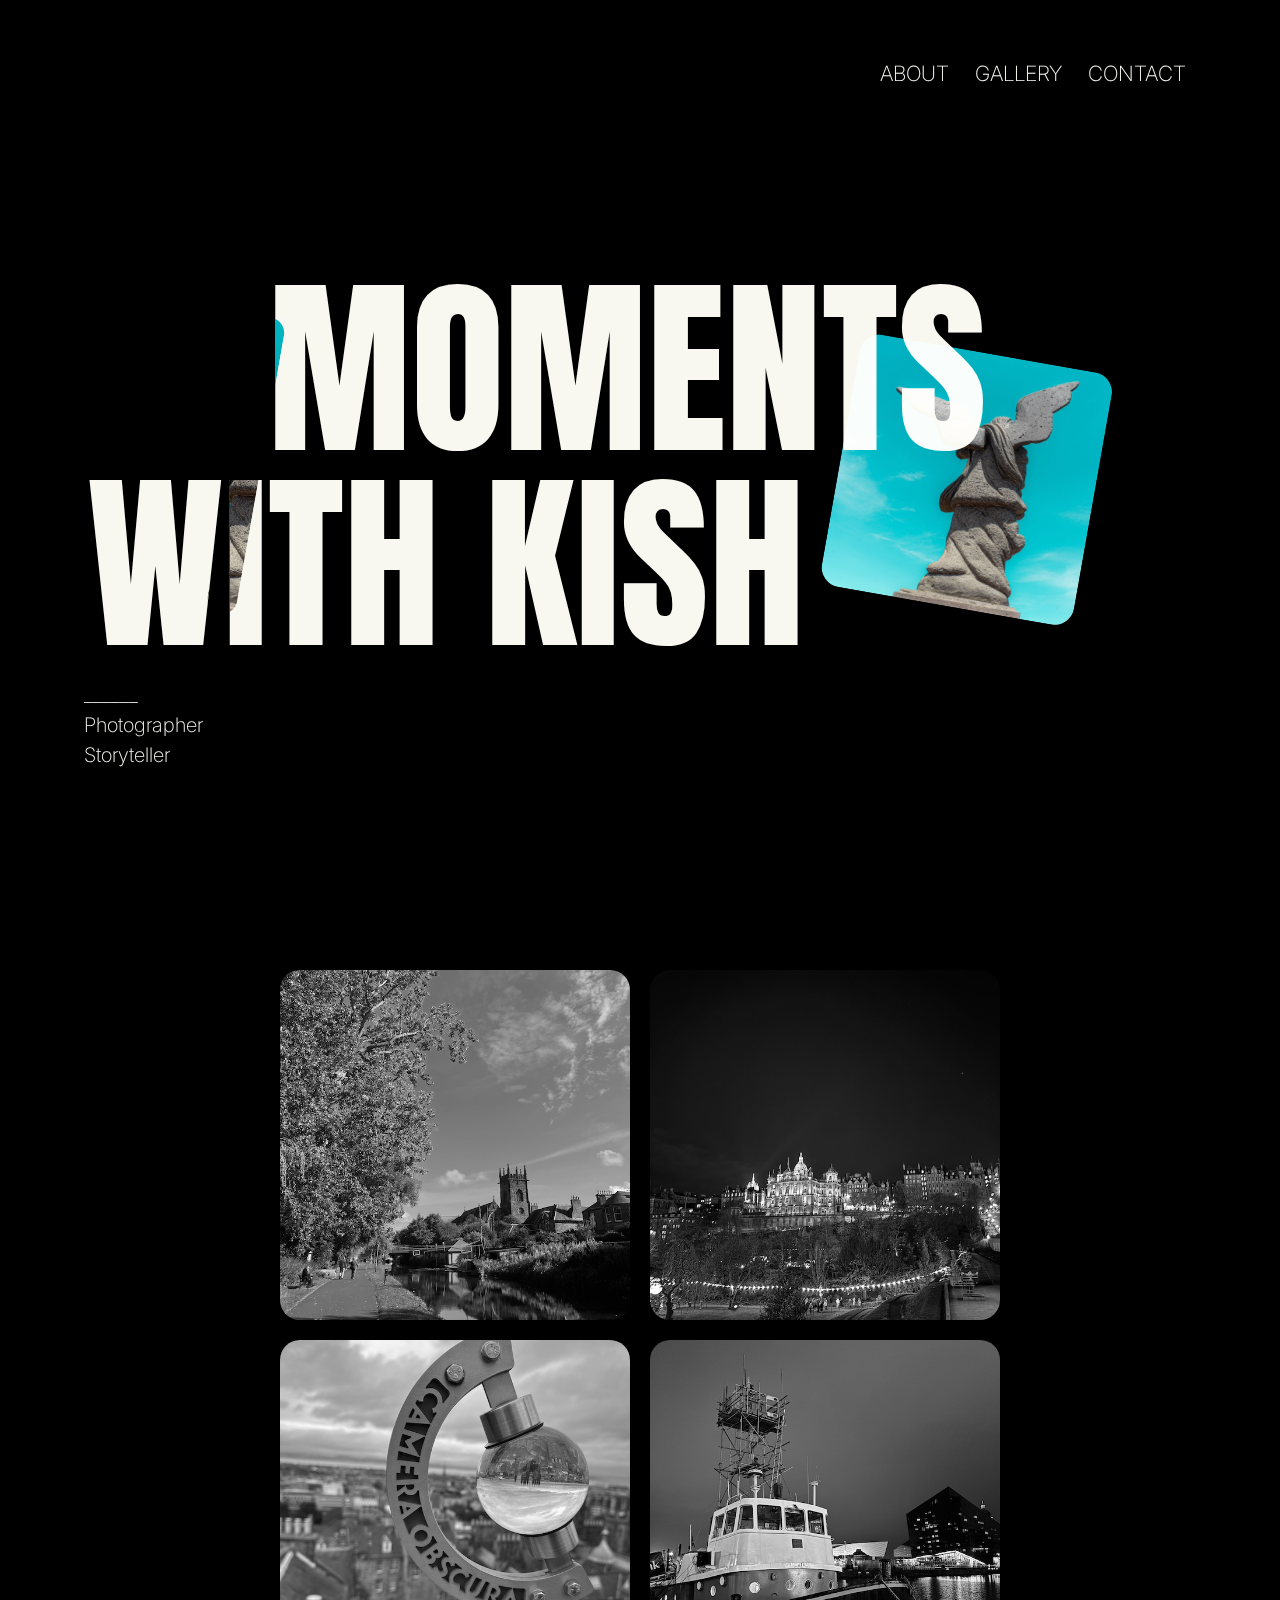
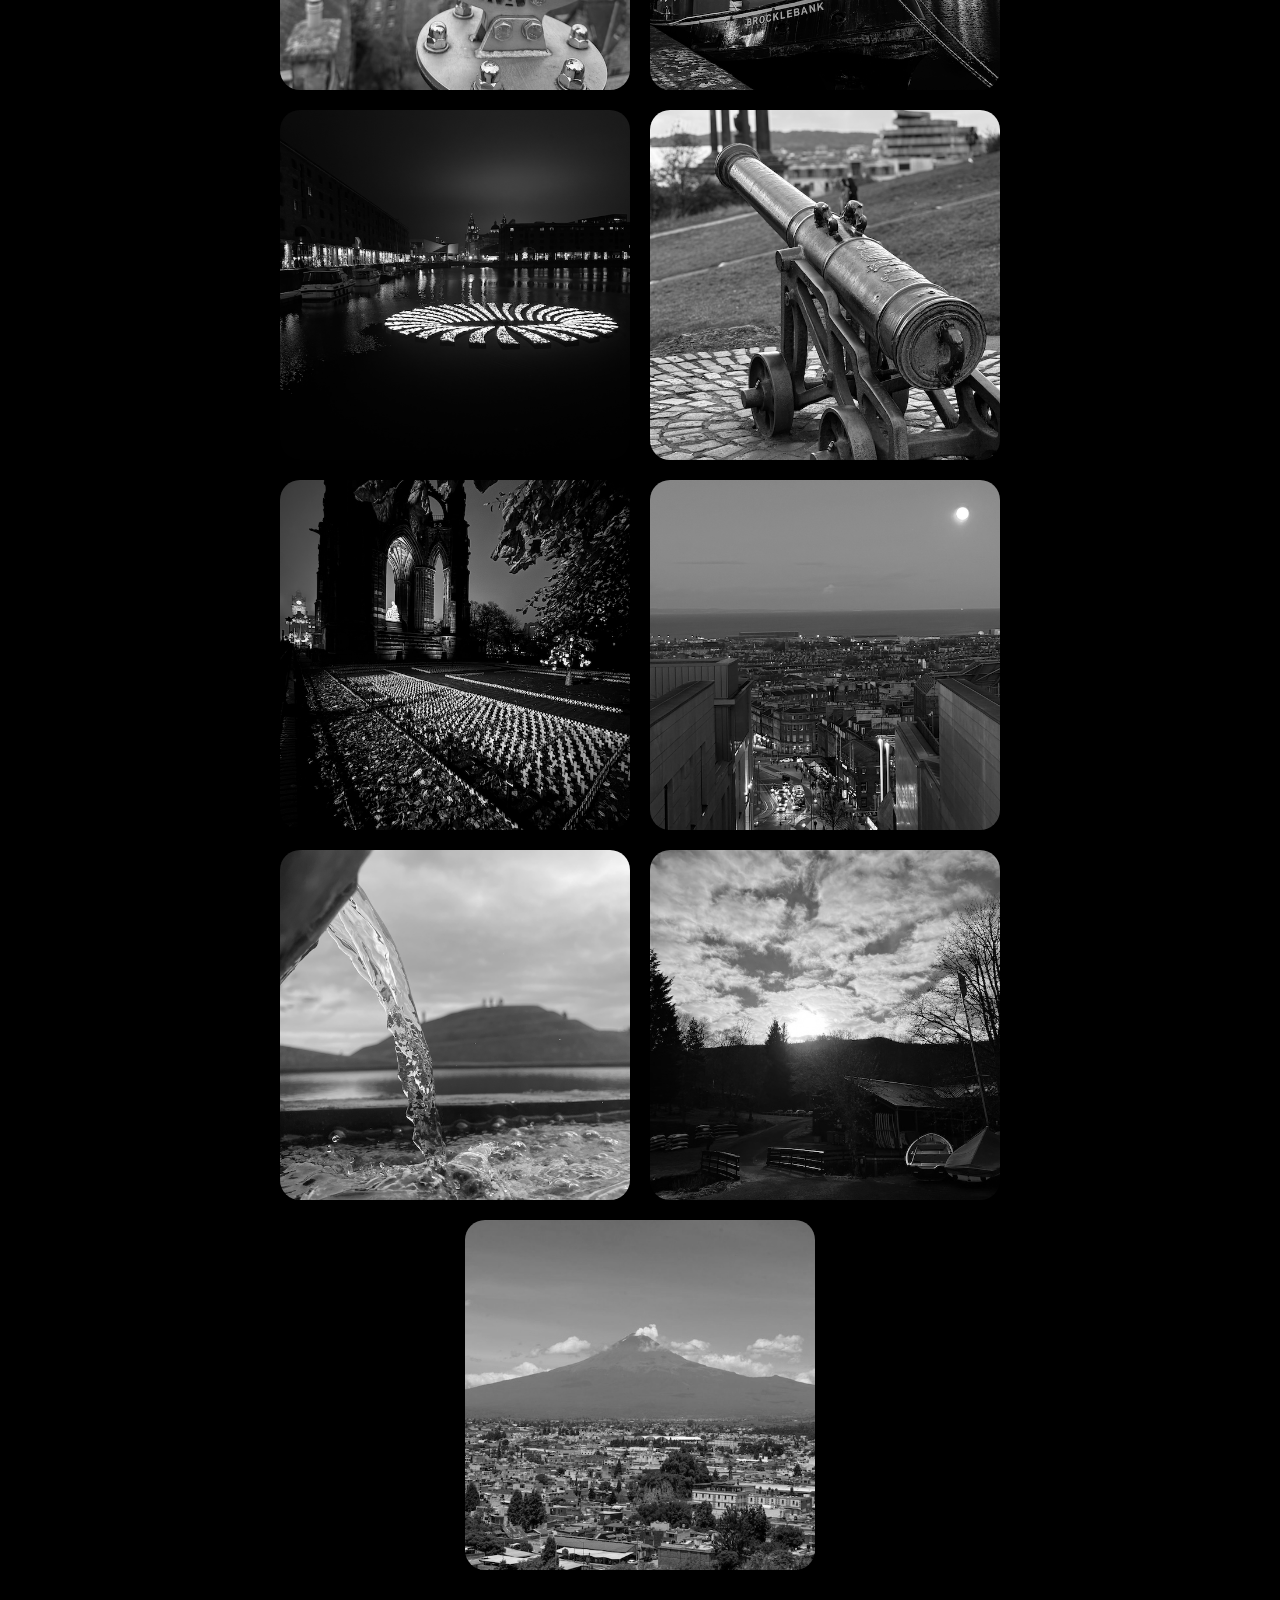
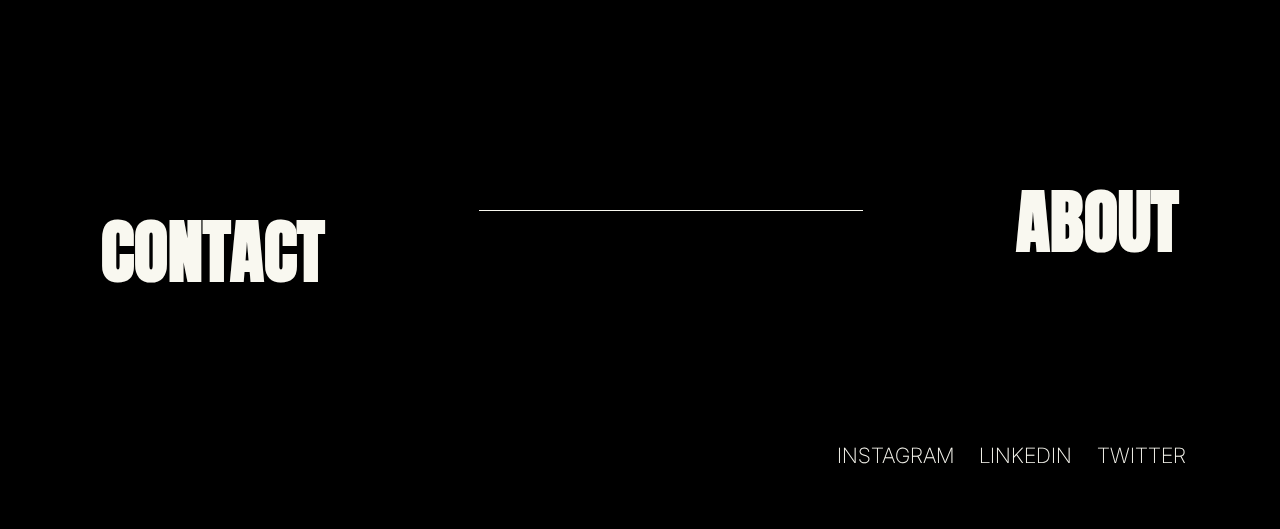
==== index.html @ 5023040d "update" ====
<!DOCTYPE html>
<html lang="en">

<head>
    <meta charset="UTF-8" />
    <meta name="viewport" content="width=device-width, initial-scale=1.0" />
    <meta http-equiv="X-UA-Compatible" content="ie=edge" />
    <title>Kish's website</title>
    <link rel="preconnect" href="https://fonts.googleapis.com" />
    <link rel="preconnect" href="https://fonts.gstatic.com" crossorigin />
    <link
        href="https://fonts.googleapis.com/css2?family=Anton+SC&family=Inter:ital,opsz,wght@0,14..32,100..900;1,14..32,100..900&display=swap"
        rel="stylesheet" />
    <link rel="stylesheet" href="style.css" />
</head>

<body>

    <header>
        <a href="index.html" class="logo"><svg width="46" height="17" viewBox="0 0 46 17" fill="none"
                xmlns="http://www.w3.org/2000/svg">
                <path
                    d="M0.849432 16V0.727272H2.69886V8.30398H2.87784L9.73864 0.727272H12.1548L5.74148 7.6179L12.1548 16H9.91761L4.60795 8.90057L2.69886 11.0483V16H0.849432ZM16.3981 0.727272V16H14.5487V0.727272H16.3981ZM28.4585 4.54545C28.3691 3.78977 28.0061 3.20312 27.3698 2.78551C26.7334 2.3679 25.9529 2.15909 25.0281 2.15909C24.352 2.15909 23.7604 2.26847 23.2533 2.48722C22.7512 2.70597 22.3584 3.00675 22.075 3.38956C21.7966 3.77237 21.6574 4.20739 21.6574 4.6946C21.6574 5.10227 21.7544 5.45277 21.9482 5.74609C22.1471 6.03445 22.4007 6.27557 22.7089 6.46946C23.0171 6.65838 23.3403 6.81499 23.6784 6.93928C24.0164 7.05859 24.3271 7.15554 24.6105 7.23011L26.1617 7.64773C26.5594 7.75213 27.0019 7.89631 27.4891 8.08026C27.9813 8.2642 28.4511 8.51527 28.8985 8.83345C29.3509 9.14666 29.7238 9.54936 30.0171 10.0415C30.3105 10.5337 30.4571 11.1378 30.4571 11.8537C30.4571 12.679 30.2409 13.4247 29.8083 14.0909C29.3808 14.7571 28.7544 15.2866 27.9291 15.6793C27.1088 16.0721 26.1119 16.2685 24.9387 16.2685C23.8449 16.2685 22.8978 16.092 22.0974 15.739C21.3019 15.386 20.6755 14.8938 20.2181 14.2624C19.7657 13.631 19.5097 12.8977 19.45 12.0625H21.3591C21.4088 12.6392 21.6027 13.1165 21.9408 13.4943C22.2838 13.8672 22.7164 14.1456 23.2384 14.3295C23.7654 14.5085 24.3321 14.598 24.9387 14.598C25.6446 14.598 26.2785 14.4837 26.8403 14.255C27.4021 14.0213 27.847 13.6982 28.1752 13.2855C28.5033 12.8679 28.6673 12.3807 28.6673 11.8239C28.6673 11.3168 28.5257 10.9041 28.2423 10.5859C27.9589 10.2678 27.586 10.0092 27.1237 9.81037C26.6613 9.61151 26.1617 9.4375 25.6247 9.28835L23.7455 8.75142C22.5523 8.40838 21.6077 7.91868 20.9117 7.28232C20.2156 6.64595 19.8676 5.81321 19.8676 4.78409C19.8676 3.92898 20.0988 3.18324 20.5612 2.54688C21.0285 1.90554 21.6549 1.40838 22.4404 1.0554C23.2309 0.697443 24.1134 0.518465 25.0878 0.518465C26.0722 0.518465 26.9472 0.694957 27.7128 1.04794C28.4784 1.39595 29.085 1.87322 29.5324 2.47976C29.9848 3.08629 30.2235 3.77486 30.2483 4.54545H28.4585ZM33.4979 16V0.727272H35.3473V7.52841H43.4908V0.727272H45.3402V16H43.4908V9.16903H35.3473V16H33.4979Z"
                    fill="#F9F8F0" />
            </svg>
        </a>

        <nav>
            <a href="about.html">About</a>
            <a href="#gallery">Gallery</a>
            <a href="#">Contact</a>
        </nav>

    </header>

    <section class="hero">

        <div class="hero-wrapper">

            <div class="hero-text">
                <h1 class="moments"> MOMENTS </h1>
                <h1 class="withKish"> WITH KISH </h1>
            </div>

            <div class="hero-explain">
                <p>______ <br>
                    Photographer <br>
                    Storyteller</p>
            </div>


            <div class="hero-img-wrapper">
                <div class="hero-img">
                    <a>
                        <img loading="lazy" src="Kish images/5b8007a4-5a6c-479f-b064-75aede1794b1.JPG"
                            alt="Header image">
                    </a>
                </div>
            </div>

            <div class="hero-img2-wrapper">
                <div class="hero-img2">
                    <a>
                        <img loading="lazy" src="Kish images/5b8007a4-5a6c-479f-b064-75aede1794b1.JPG"
                            alt="Header image">
                    </a>
                </div>
            </div>

        </div>

    </section>

    <section class="gallery1" id="gallery">
        <img class="galleryimages" loading="lazy" src="Kish images/IMG_4722.png">
        <img class="galleryimages" loading="lazy" src="Kish images/IMG_7177.png">
        <img class="galleryimages" loading="lazy" src="Kish images/6929e91e9071a391292109338531ac36.JPG">
        <img class="galleryimages" loading="lazy" src="Kish images/IMG_6267.png">
        <img class="galleryimages" loading="lazy" src="Kish images/IMG_6304.png">
        <img class="galleryimages" loading="lazy" src="Kish images/IMG_5985.png">
        <img class="galleryimages" loading="lazy" src="Kish images/IMG_5852.png">
        <img class="galleryimages" loading="lazy" src="Kish images/IMG_6996.png">
        <img class="galleryimages" loading="lazy" src="Kish images/IMG_3904.png">
        <img class="galleryimages" loading="lazy" src="Kish images/IMG_1169.JPG">
        <img class="galleryimages" loading="lazy" src="Kish images/e6438a53-97f3-4b7c-95d1-ac8c7cf1bdee.JPG">

    </section>

    <section>

        <div class="CA">
            <a href="https://www.instagram.com/momentswith_kish/">
                <h2>
                    CONTACT
                </h2>
            </a>

            <div class="CA-line"> </div>

            <a href="about.html">
                <h2 class="ca-about">
                    ABOUT
                </h2>
            </a>
        </div>
    </section>

    <footer>

        <a href="index.html" class="logo"><svg width="46" height="17" viewBox="0 0 46 17" fill="none"
                xmlns="http://www.w3.org/2000/svg">
                <path
                    d="M0.849432 16V0.727272H2.69886V8.30398H2.87784L9.73864 0.727272H12.1548L5.74148 7.6179L12.1548 16H9.91761L4.60795 8.90057L2.69886 11.0483V16H0.849432ZM16.3981 0.727272V16H14.5487V0.727272H16.3981ZM28.4585 4.54545C28.3691 3.78977 28.0061 3.20312 27.3698 2.78551C26.7334 2.3679 25.9529 2.15909 25.0281 2.15909C24.352 2.15909 23.7604 2.26847 23.2533 2.48722C22.7512 2.70597 22.3584 3.00675 22.075 3.38956C21.7966 3.77237 21.6574 4.20739 21.6574 4.6946C21.6574 5.10227 21.7544 5.45277 21.9482 5.74609C22.1471 6.03445 22.4007 6.27557 22.7089 6.46946C23.0171 6.65838 23.3403 6.81499 23.6784 6.93928C24.0164 7.05859 24.3271 7.15554 24.6105 7.23011L26.1617 7.64773C26.5594 7.75213 27.0019 7.89631 27.4891 8.08026C27.9813 8.2642 28.4511 8.51527 28.8985 8.83345C29.3509 9.14666 29.7238 9.54936 30.0171 10.0415C30.3105 10.5337 30.4571 11.1378 30.4571 11.8537C30.4571 12.679 30.2409 13.4247 29.8083 14.0909C29.3808 14.7571 28.7544 15.2866 27.9291 15.6793C27.1088 16.0721 26.1119 16.2685 24.9387 16.2685C23.8449 16.2685 22.8978 16.092 22.0974 15.739C21.3019 15.386 20.6755 14.8938 20.2181 14.2624C19.7657 13.631 19.5097 12.8977 19.45 12.0625H21.3591C21.4088 12.6392 21.6027 13.1165 21.9408 13.4943C22.2838 13.8672 22.7164 14.1456 23.2384 14.3295C23.7654 14.5085 24.3321 14.598 24.9387 14.598C25.6446 14.598 26.2785 14.4837 26.8403 14.255C27.4021 14.0213 27.847 13.6982 28.1752 13.2855C28.5033 12.8679 28.6673 12.3807 28.6673 11.8239C28.6673 11.3168 28.5257 10.9041 28.2423 10.5859C27.9589 10.2678 27.586 10.0092 27.1237 9.81037C26.6613 9.61151 26.1617 9.4375 25.6247 9.28835L23.7455 8.75142C22.5523 8.40838 21.6077 7.91868 20.9117 7.28232C20.2156 6.64595 19.8676 5.81321 19.8676 4.78409C19.8676 3.92898 20.0988 3.18324 20.5612 2.54688C21.0285 1.90554 21.6549 1.40838 22.4404 1.0554C23.2309 0.697443 24.1134 0.518465 25.0878 0.518465C26.0722 0.518465 26.9472 0.694957 27.7128 1.04794C28.4784 1.39595 29.085 1.87322 29.5324 2.47976C29.9848 3.08629 30.2235 3.77486 30.2483 4.54545H28.4585ZM33.4979 16V0.727272H35.3473V7.52841H43.4908V0.727272H45.3402V16H43.4908V9.16903H35.3473V16H33.4979Z"
                    fill="#F9F8F0" />
            </svg>
        </a>

        <div>
            <a href="https://www.instagram.com/momentswith_kish/">Instagram</a>
            <a href="https://www.linkedin.com/in/kunleademikanra/">LinkedIn</a>
            <a href="https://x.com/kish_baba_">Twitter</a>

    </footer>

</body>

</html>
---- style.css ----
body {
    background-color: #000;
    color: #f9f8f0;
    padding: 40px 76px;
    line-height: 1.5;
    font-family: inter;
    font-weight: 200;
    font-size: 21px;
}

@keyframes appear {
    0% {
        opacity: 0;
        scale: o.5;
    }

    100% {
        opacity: 1;
        scale: 1;
    }
}

svg path {
    fill: transparent;
    stroke: #fff;
    stroke-width: 1;
    stroke-dasharray: 90;
    stroke-dashoffset: 90;
    animation: logoMove 7s ease-in-out infinite alternate-reverse;
}

@keyframes logoMove {
    0% {
        stroke-dashoffset: 90;
    }

    80% {
        fill: transparent;
    }

    100% {
        fill: #fff;
        stroke-dashoffset: 0;
    }
}

header {
    display: flex;
    align-items: center;
    text-align: center;
    justify-content: space-between;
    width: 100%;
    font-family: inter;
    font-weight: normal;
    font-size: 21px;
    margin-bottom: 40px;

}


.logo,
header a,
a {
    font-weight: 200;
    text-decoration: none;
    margin: 10px;
    color: #f9f8f0;
    text-transform: uppercase;

}

a:hover {
    color: #c8f2f6;
}

.selected {
    color: #c8f2f6;
}


.hero {
    position: relative;
    display: flex;
    align-items: center;
    margin-top: 70px;
    margin-bottom: 80px;
    width: 100%;
    height: 80vh;
    animation: heroAppear 3s ease-in-out;

}

/* take out at the end 

@keyframes heroAppear {
    0% {
        opacity: 0;
        scale: 0.9;
    }

    100% {
        opacity: 1;
        scale: 1;
    }
}

take out at the end */

.hero-text {
    gap: 3px;

}

.hero h1 {
    font-size: 15vw;
    margin: 3px;
    font-weight: 300;
    line-height: 1;
    font-family: anton sc;

}

.moments {
    position: relative;
    left: 25%;

}


.hero-explain {
    font-size: 20px;
    font-family: inter;
    font-weight: 200;
    margin-top: 20px;

}

.hero-img-wrapper {
    position: absolute;
    top: 20%;
    right: 85%;
    max-width: 30px;
    height: 300px;
    animation: float 3s ease-in-out infinite;
    mix-blend-mode: darken;
}


.hero-img,
.hero-img2 {

    width: 100%;
    height: 100%;
    transform: rotate(10deg);
    transition: 0.8s ease;

}

.hero-img:hover {
    transform: rotate(-10deg);
    width: 300px;
}

.hero-img2-wrapper {
    position: absolute;
    top: 25%;
    right: 10%;
    max-width: 20vw;
    height: 20vw;
    animation: float 3s ease-in-out infinite;
    mix-blend-mode: screen;
}

.hero-img2 img {
    border-radius: inherit;
    transition: 1s ease-in-out;

}

.hero-img2:hover img {
    transform: rotate(-10deg);
    border-radius: 100%;
}

.hero-img img,
.hero-img2 img {
    width: 100%;
    height: 100%;
    object-fit: cover;
    border-radius: 20px;

}

.gallery1 {
    display: flex;
    flex-wrap: wrap;
    gap: 20px;
    justify-content: center;
    margin-top: 50px;
    margin-bottom: 50px;
    padding: 0 20px;

}

.galleryimages {

    width: 350px;
    height: 350px;
    object-fit: cover;
    border-radius: 20px;
    transition: 0.8s ease-in-out;
    animation: appear ease-in-out;
    filter: grayscale(100%);
    transition: 0.2s ease-in-out;
    overflow: hidden;
    animation-timeline: view();
    animation-range: entry 0 cover 40%;
}

.galleryimages img {
    width: 100%;
    height: 100%;
    border-radius: 20px;

}

.galleryimages:hover {
    filter: grayscale(0%);
}

.CA h2 {
    margin: 7px;
    font-size: clamp(20px, 2vw + 50px, 70px);
    line-height: 1;
    font-family: anton sc;
}

.CA {

    display: flex;
    height: 50px;
    flex-direction: row;
    justify-content: space-between;
    padding: 30px 0;
    margin-top: 200px;
    margin-bottom: 150px;

}

.CA-line {

    width: 30vw;
    height: 1px;
    background-color: #f9f8f0;
    margin: 10px;
}

.ca-about {

    position: relative;
    top: -100%;
}


footer {
    display: flex;
    align-items: center;
    text-align: center;
    justify-content: space-between;
    width: 100%;
    font-family: inter;
    font-size: 21px;
    margin-top: 50px;

}


@keyframes float {
    0% {
        transform: translateY(0);
    }

    50% {
        transform: translateY(-20px);
    }

    100% {
        transform: translateY(0);
    }
}

html {
    scroll-behavior: smooth;
}


/*ABOUT PAGE*/


.about-page {
    font-size: 20px;
    display: flex;
    height: 70vh;
    line-height: 1.6;
    align-items: center;
    justify-content: space-between;
    margin-top: 20px;
    margin-bottom: 20px;

}

.about-text {
    font-family: inter;
    font-weight: 200;
    width: 40vw;
    font-size: 18px;
    margin-top: 20px;
    margin-left: 20px;
    margin-right: 20px;
}

.about-h3 {
    font-size: 30px;
    font-weight: 200;
    margin: 0;
}

.about-img {
    position: absolute;
    right: 0;
    width: 45vw;
    height: 100vh;
    transition: 0.2s ease-in-out;
    z-index: -1;

}

.about-img img {
    width: 100%;
    height: 100%;
    object-fit: cover;
    border-radius: 20px;
}

.about-footer {
    display: flex;
    backdrop-filter: blur(10px);
    width: 100%;
    justify-content: flex-end;
}

/*MEDIA QUERIES*/

@media screen and (max-width: 600px) {

    body {
        padding: 20px;
        line-height: 1.4;
        font-size: 17px;
    }


    header,
    footer {
        display: block;
        font-size: 15px;
        margin-bottom: 100px;

    }

    .hero {
        position: relative;
        display: flex;
        height: 60vh;
        padding: 20px;
        gap: 1000px;
    }


    .hero-img2-wrapper {

        max-width: 100px;
        height: 150px;
    }

    .hero-explain {
        margin-top: 50px;

    }


    .ca {
        padding: 10px;
    }

    .CA h2 {
        margin: 7px;
        font-size: clamp(10px, 2vw + 25px, 40px);
        line-height: 1;
        font-family: anton sc;
    }

}


/*ABOUT PAGE*/

@media screen and (max-width: 900px) {

    header {
        margin-bottom: 20px;
    }

    .about-page {
        display: flex;
        flex-direction: column;
        line-height: 1.6;
        margin-top: 20px;
        margin-bottom: 20px;
        height: max-content;

    }

    .about-h3 {
        margin-bottom: 50px;
    }

    .about-text {
        width: 100%;
        font-size: 16px;
        margin-top: 50px;
        margin-bottom: 40px;

    }

    .about-img {
        margin-top: 40px;
        position: relative;
        width: 100%;
        height: 300px;

    }

    .about-footer {
        margin: 60px 10px 30px 10px;
        justify-content: center;
    }
}
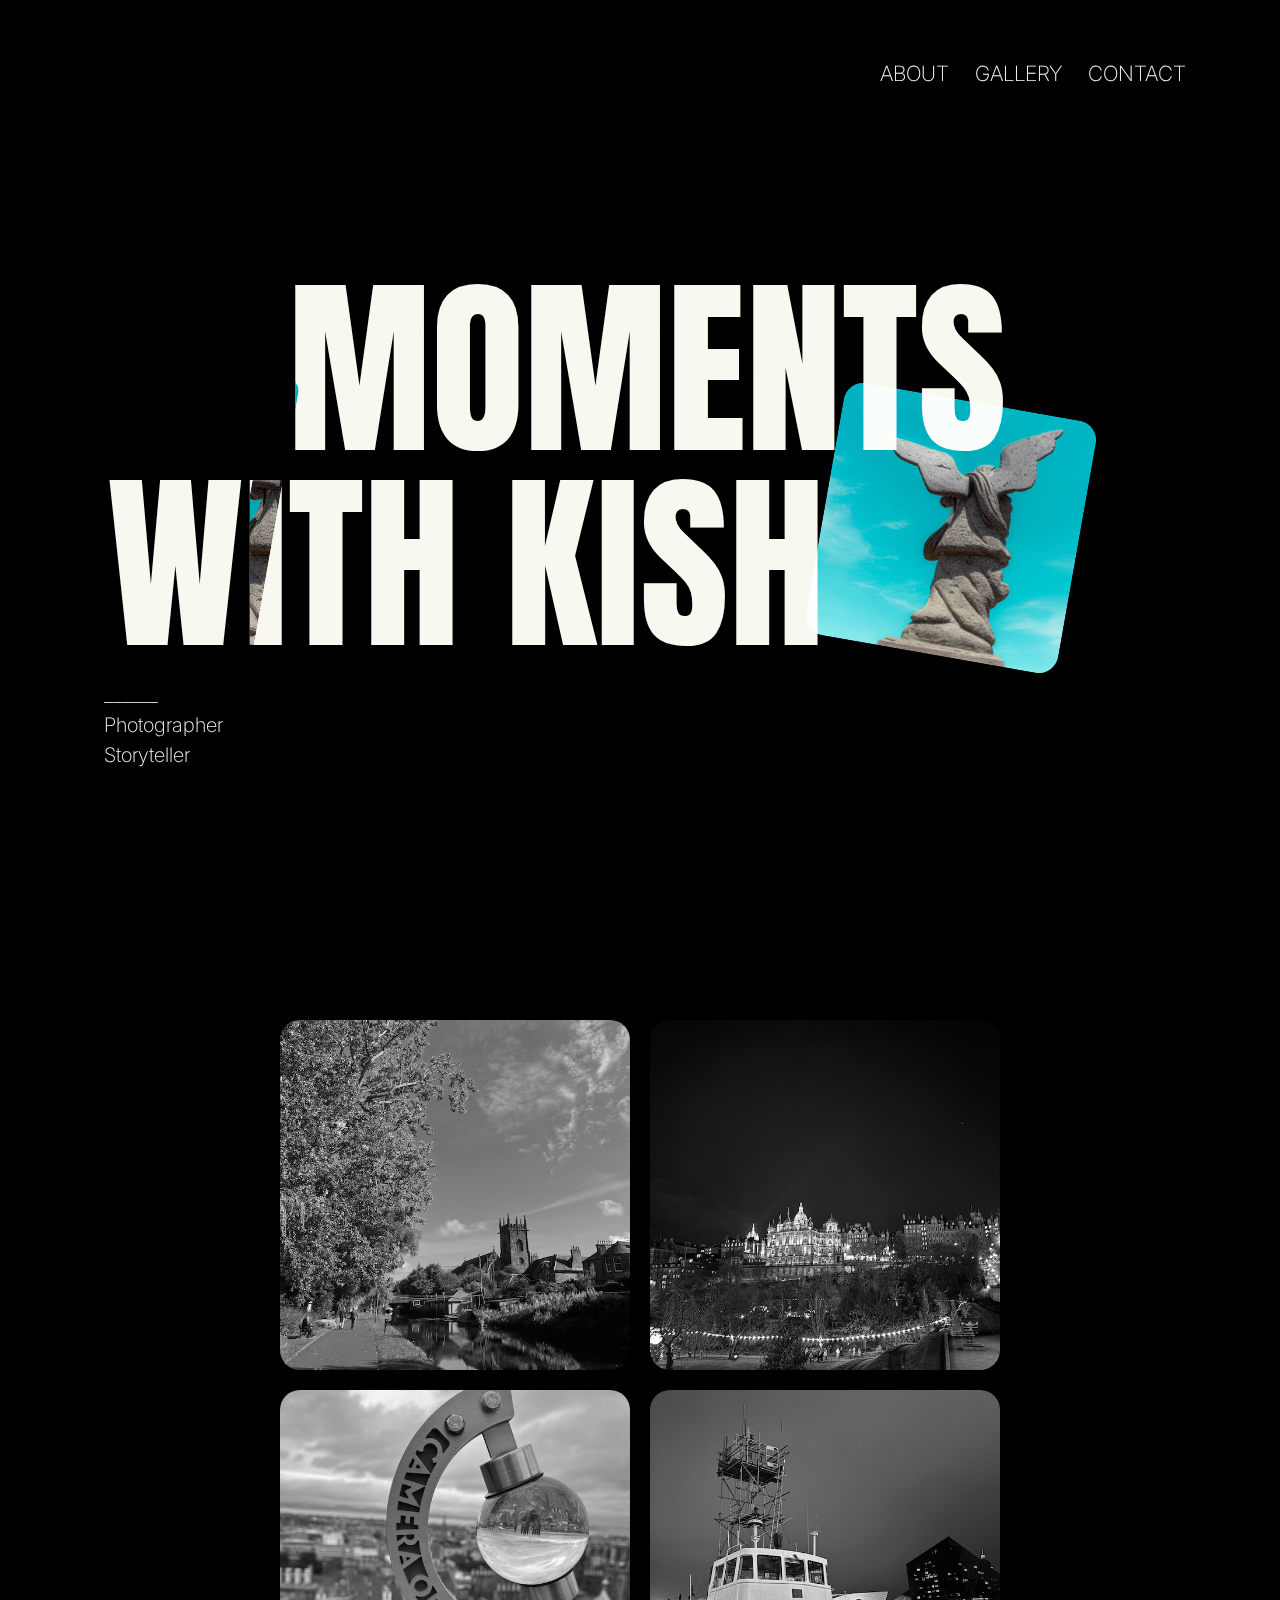
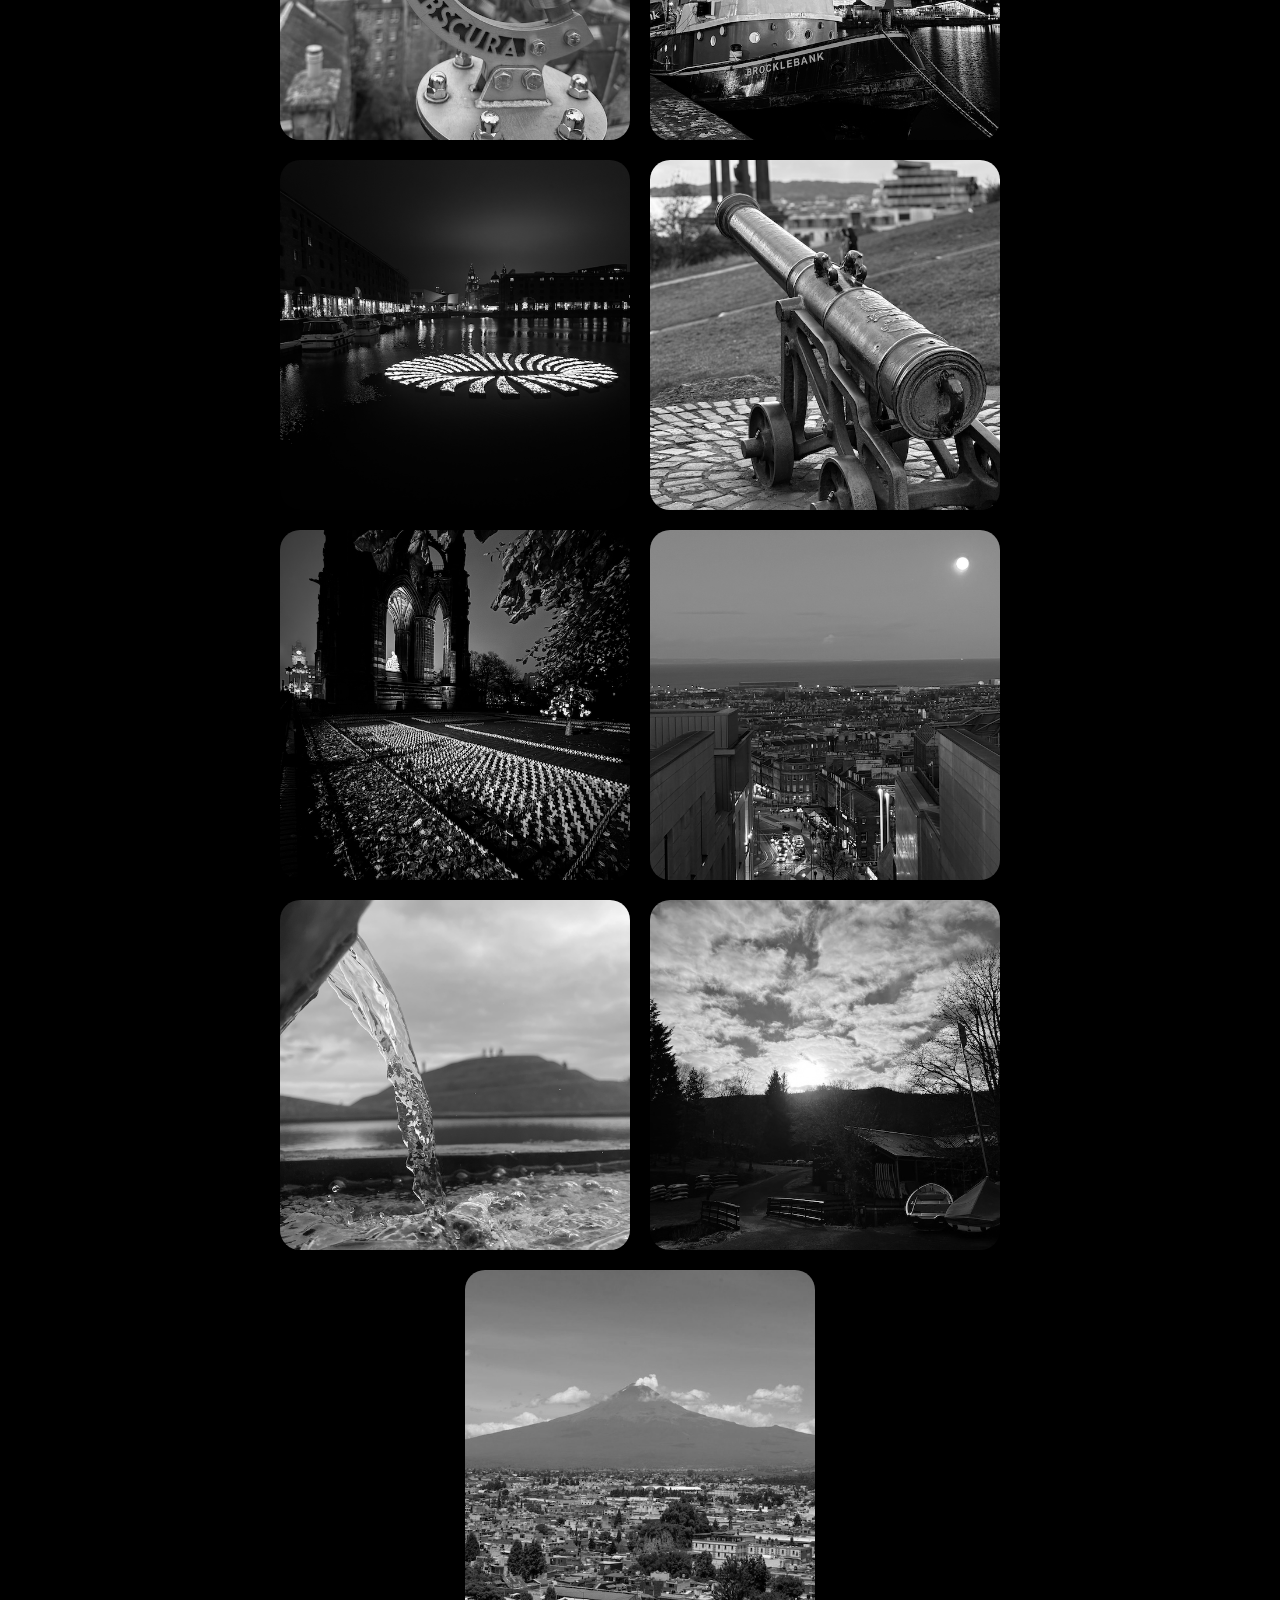
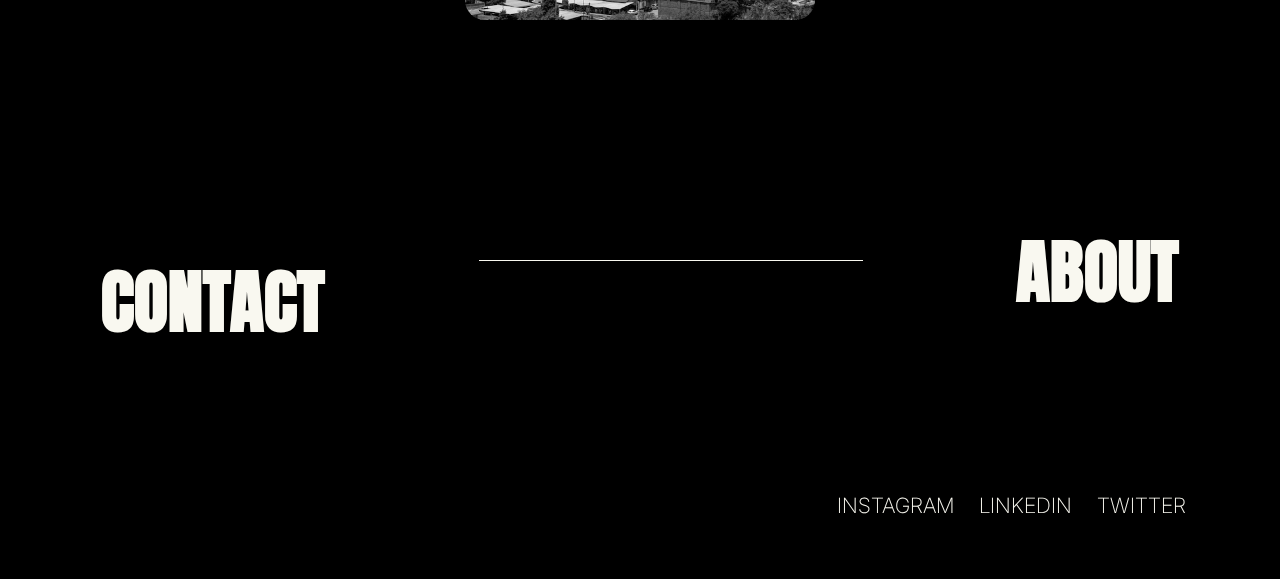
==== commit 11954eed: "Update" ====
--- a/index.html
+++ b/index.html
@@ -16,14 +16,18 @@
 
 <body>
 
+    <!-- HEADER -->
+
     <header>
-        <a href="index.html" class="logo"><svg width="46" height="17" viewBox="0 0 46 17" fill="none"
-                xmlns="http://www.w3.org/2000/svg">
+        <a href="index.html" class="logo">
+            <svg width="46" height="17" viewBox="0 0 46 17" fill="none" xmlns="http://www.w3.org/2000/svg">
                 <path
                     d="M0.849432 16V0.727272H2.69886V8.30398H2.87784L9.73864 0.727272H12.1548L5.74148 7.6179L12.1548 16H9.91761L4.60795 8.90057L2.69886 11.0483V16H0.849432ZM16.3981 0.727272V16H14.5487V0.727272H16.3981ZM28.4585 4.54545C28.3691 3.78977 28.0061 3.20312 27.3698 2.78551C26.7334 2.3679 25.9529 2.15909 25.0281 2.15909C24.352 2.15909 23.7604 2.26847 23.2533 2.48722C22.7512 2.70597 22.3584 3.00675 22.075 3.38956C21.7966 3.77237 21.6574 4.20739 21.6574 4.6946C21.6574 5.10227 21.7544 5.45277 21.9482 5.74609C22.1471 6.03445 22.4007 6.27557 22.7089 6.46946C23.0171 6.65838 23.3403 6.81499 23.6784 6.93928C24.0164 7.05859 24.3271 7.15554 24.6105 7.23011L26.1617 7.64773C26.5594 7.75213 27.0019 7.89631 27.4891 8.08026C27.9813 8.2642 28.4511 8.51527 28.8985 8.83345C29.3509 9.14666 29.7238 9.54936 30.0171 10.0415C30.3105 10.5337 30.4571 11.1378 30.4571 11.8537C30.4571 12.679 30.2409 13.4247 29.8083 14.0909C29.3808 14.7571 28.7544 15.2866 27.9291 15.6793C27.1088 16.0721 26.1119 16.2685 24.9387 16.2685C23.8449 16.2685 22.8978 16.092 22.0974 15.739C21.3019 15.386 20.6755 14.8938 20.2181 14.2624C19.7657 13.631 19.5097 12.8977 19.45 12.0625H21.3591C21.4088 12.6392 21.6027 13.1165 21.9408 13.4943C22.2838 13.8672 22.7164 14.1456 23.2384 14.3295C23.7654 14.5085 24.3321 14.598 24.9387 14.598C25.6446 14.598 26.2785 14.4837 26.8403 14.255C27.4021 14.0213 27.847 13.6982 28.1752 13.2855C28.5033 12.8679 28.6673 12.3807 28.6673 11.8239C28.6673 11.3168 28.5257 10.9041 28.2423 10.5859C27.9589 10.2678 27.586 10.0092 27.1237 9.81037C26.6613 9.61151 26.1617 9.4375 25.6247 9.28835L23.7455 8.75142C22.5523 8.40838 21.6077 7.91868 20.9117 7.28232C20.2156 6.64595 19.8676 5.81321 19.8676 4.78409C19.8676 3.92898 20.0988 3.18324 20.5612 2.54688C21.0285 1.90554 21.6549 1.40838 22.4404 1.0554C23.2309 0.697443 24.1134 0.518465 25.0878 0.518465C26.0722 0.518465 26.9472 0.694957 27.7128 1.04794C28.4784 1.39595 29.085 1.87322 29.5324 2.47976C29.9848 3.08629 30.2235 3.77486 30.2483 4.54545H28.4585ZM33.4979 16V0.727272H35.3473V7.52841H43.4908V0.727272H45.3402V16H43.4908V9.16903H35.3473V16H33.4979Z"
                     fill="#F9F8F0" />
             </svg>
         </a>
+
+        <!-- HEADER MENU -->
 
         <nav>
             <a href="about.html">About</a>
@@ -32,6 +36,8 @@
         </nav>
 
     </header>
+
+    <!-- HERO -->
 
     <section class="hero">
 
@@ -48,28 +54,25 @@
                     Storyteller</p>
             </div>
 
-
-            <div class="hero-img-wrapper">
-                <div class="hero-img">
-                    <a>
-                        <img loading="lazy" src="Kish images/5b8007a4-5a6c-479f-b064-75aede1794b1.JPG"
-                            alt="Header image">
-                    </a>
-                </div>
+            <div class="hero-img">
+                <a>
+                    <img loading="lazy" src="Kish images/5b8007a4-5a6c-479f-b064-75aede1794b1.JPG" alt="Header image">
+                </a>
             </div>
 
-            <div class="hero-img2-wrapper">
-                <div class="hero-img2">
-                    <a>
-                        <img loading="lazy" src="Kish images/5b8007a4-5a6c-479f-b064-75aede1794b1.JPG"
-                            alt="Header image">
-                    </a>
-                </div>
+            <div class="hero-img2">
+                <a>
+                    <img loading="lazy" src="Kish images/5b8007a4-5a6c-479f-b064-75aede1794b1.JPG" alt="Header image">
+                </a>
             </div>
 
         </div>
 
+        </div>
+
     </section>
+
+    <!-- GALLERY SECTION -->
 
     <section class="gallery1" id="gallery">
         <img class="galleryimages" loading="lazy" src="Kish images/IMG_4722.png">
@@ -86,6 +89,7 @@
 
     </section>
 
+    <!-- CONTACT SECTION -->
     <section>
 
         <div class="CA">
@@ -104,6 +108,8 @@
             </a>
         </div>
     </section>
+
+    <!-- FOOTER SECTION -->
 
     <footer>
 
--- a/style.css
+++ b/style.css
@@ -8,17 +8,6 @@
     font-size: 21px;
 }
 
-@keyframes appear {
-    0% {
-        opacity: 0;
-        scale: o.5;
-    }
-
-    100% {
-        opacity: 1;
-        scale: 1;
-    }
-}
 
 svg path {
     fill: transparent;
@@ -44,6 +33,8 @@
     }
 }
 
+/* HEADER */
+
 header {
     display: flex;
     align-items: center;
@@ -54,9 +45,7 @@
     font-weight: normal;
     font-size: 21px;
     margin-bottom: 40px;
-
-}
-
+}
 
 .logo,
 header a,
@@ -66,7 +55,6 @@
     margin: 10px;
     color: #f9f8f0;
     text-transform: uppercase;
-
 }
 
 a:hover {
@@ -77,17 +65,15 @@
     color: #c8f2f6;
 }
 
+/* HERO */
 
 .hero {
     position: relative;
     display: flex;
     align-items: center;
-    margin-top: 70px;
-    margin-bottom: 80px;
-    width: 100%;
+    margin: 70px auto 130px auto;
     height: 80vh;
     animation: heroAppear 3s ease-in-out;
-
 }
 
 /* take out at the end 
@@ -106,9 +92,14 @@
 
 take out at the end */
 
+.hero-wrapper {
+    margin: 20px;
+    width: 100%;
+    position: relative;
+}
+
 .hero-text {
-    gap: 3px;
-
+    width: fit-content;
 }
 
 .hero h1 {
@@ -117,63 +108,53 @@
     font-weight: 300;
     line-height: 1;
     font-family: anton sc;
-
 }
 
 .moments {
     position: relative;
     left: 25%;
-
-}
-
+}
 
 .hero-explain {
+    width: fit-content;
     font-size: 20px;
-    font-family: inter;
-    font-weight: 200;
     margin-top: 20px;
-
-}
-
-.hero-img-wrapper {
+}
+
+.hero-img img,
+.hero-img2 img {
+    width: 100%;
+    height: 100%;
+    object-fit: cover;
+    border-radius: 20px;
+    transform: rotate(10deg);
+    transition: 0.8s ease;
+}
+
+.hero-img {
     position: absolute;
     top: 20%;
     right: 85%;
-    max-width: 30px;
+    width: 30px;
     height: 300px;
     animation: float 3s ease-in-out infinite;
     mix-blend-mode: darken;
-}
-
-
-.hero-img,
-.hero-img2 {
-
-    width: 100%;
-    height: 100%;
-    transform: rotate(10deg);
-    transition: 0.8s ease;
-
-}
-
-.hero-img:hover {
+    visibility: visible;
+}
+
+.hero-img:hover img {
     transform: rotate(-10deg);
     width: 300px;
 }
 
-.hero-img2-wrapper {
+.hero-img2 {
     position: absolute;
     top: 25%;
     right: 10%;
-    max-width: 20vw;
+    width: 20vw;
     height: 20vw;
     animation: float 3s ease-in-out infinite;
     mix-blend-mode: screen;
-}
-
-.hero-img2 img {
-    border-radius: inherit;
-    transition: 1s ease-in-out;
 
 }
 
@@ -182,14 +163,21 @@
     border-radius: 100%;
 }
 
-.hero-img img,
-.hero-img2 img {
-    width: 100%;
-    height: 100%;
-    object-fit: cover;
-    border-radius: 20px;
-
-}
+@keyframes float {
+    0% {
+        transform: translateY(0);
+    }
+
+    50% {
+        transform: translateY(-20px);
+    }
+
+    100% {
+        transform: translateY(0);
+    }
+}
+
+/* GALLERY */
 
 .gallery1 {
     display: flex;
@@ -199,34 +187,38 @@
     margin-top: 50px;
     margin-bottom: 50px;
     padding: 0 20px;
-
 }
 
 .galleryimages {
-
     width: 350px;
     height: 350px;
     object-fit: cover;
     border-radius: 20px;
-    transition: 0.8s ease-in-out;
+    filter: grayscale(100%);
+    overflow: hidden;
+    transition: 0.2s ease-in-out;
     animation: appear ease-in-out;
-    filter: grayscale(100%);
-    transition: 0.2s ease-in-out;
-    overflow: hidden;
     animation-timeline: view();
     animation-range: entry 0 cover 40%;
 }
 
-.galleryimages img {
-    width: 100%;
-    height: 100%;
-    border-radius: 20px;
-
-}
-
 .galleryimages:hover {
     filter: grayscale(0%);
 }
+
+@keyframes appear {
+    0% {
+        opacity: 0;
+        scale: 0.5;
+    }
+
+    100% {
+        opacity: 1;
+        scale: 1;
+    }
+}
+
+/* CONTACT */
 
 .CA h2 {
     margin: 7px;
@@ -261,6 +253,7 @@
     top: -100%;
 }
 
+/* FOOTER */
 
 footer {
     display: flex;
@@ -274,53 +267,35 @@
 
 }
 
-
-@keyframes float {
-    0% {
-        transform: translateY(0);
-    }
-
-    50% {
-        transform: translateY(-20px);
-    }
-
-    100% {
-        transform: translateY(0);
-    }
-}
-
 html {
     scroll-behavior: smooth;
 }
 
-
 /*ABOUT PAGE*/
-
 
 .about-page {
     font-size: 20px;
     display: flex;
-    height: 70vh;
+
     line-height: 1.6;
     align-items: center;
     justify-content: space-between;
     margin-top: 20px;
     margin-bottom: 20px;
-
 }
 
 .about-text {
     font-family: inter;
     font-weight: 200;
     width: 40vw;
-    font-size: 18px;
+    font-size: 25px;
     margin-top: 20px;
     margin-left: 20px;
     margin-right: 20px;
 }
 
 .about-h3 {
-    font-size: 30px;
+    font-size: 37px;
     font-weight: 200;
     margin: 0;
 }
@@ -332,7 +307,6 @@
     height: 100vh;
     transition: 0.2s ease-in-out;
     z-index: -1;
-
 }
 
 .about-img img {
@@ -351,65 +325,29 @@
 
 /*MEDIA QUERIES*/
 
-@media screen and (max-width: 600px) {
-
-    body {
-        padding: 20px;
-        line-height: 1.4;
-        font-size: 17px;
-    }
-
-
-    header,
-    footer {
-        display: block;
-        font-size: 15px;
-        margin-bottom: 100px;
-
-    }
+/* max-width: 928px INDEX PAGE*/
+
+@media screen and (max-width: 928px) {
 
     .hero {
-        position: relative;
+        margin: 70px auto 70px auto;
+        height: 70vh;
+    }
+
+    .gallery1 {
         display: flex;
-        height: 60vh;
-        padding: 20px;
-        gap: 1000px;
-    }
-
-
-    .hero-img2-wrapper {
-
-        max-width: 100px;
-        height: 150px;
-    }
-
-    .hero-explain {
-        margin-top: 50px;
-
-    }
-
-
-    .ca {
-        padding: 10px;
-    }
-
-    .CA h2 {
-        margin: 7px;
-        font-size: clamp(10px, 2vw + 25px, 40px);
-        line-height: 1;
-        font-family: anton sc;
-    }
-
-}
-
-
-/*ABOUT PAGE*/
-
-@media screen and (max-width: 900px) {
-
-    header {
-        margin-bottom: 20px;
-    }
+        flex-wrap: wrap;
+        gap: 10px;
+        padding: 0 10px;
+    }
+
+    .galleryimages {
+        width: 40%;
+        height: auto;
+        filter: grayscale(100%);
+    }
+
+    /* max-width: 928px ABOUT PAGE*/
 
     .about-page {
         display: flex;
@@ -418,7 +356,6 @@
         margin-top: 20px;
         margin-bottom: 20px;
         height: max-content;
-
     }
 
     .about-h3 {
@@ -427,10 +364,9 @@
 
     .about-text {
         width: 100%;
-        font-size: 16px;
+        font-size: 21px;
         margin-top: 50px;
         margin-bottom: 40px;
-
     }
 
     .about-img {
@@ -438,11 +374,109 @@
         position: relative;
         width: 100%;
         height: 300px;
-
     }
 
     .about-footer {
-        margin: 60px 10px 30px 10px;
         justify-content: center;
     }
+}
+
+/* max-width: 600px MEDIA QUERY*/
+
+@media screen and (max-width: 600px) {
+
+    body {
+        padding: 15px;
+        line-height: 1.4;
+        font-size: 17px;
+    }
+
+    header,
+    footer {
+        font-size: 13px;
+        margin-bottom: 60px;
+    }
+
+    .hero {
+        height: 85vh;
+        align-items: flex-end;
+    }
+
+    .hero-img2 {
+        position: absolute;
+        display: flex;
+        justify-content: center;
+        top: -399px;
+        right: 20%;
+        left: 20%;
+        width: auto;
+        height: 350px;
+        animation: float 3s ease-in-out infinite;
+        mix-blend-mode: screen;
+    }
+
+    .hero-img {
+        visibility: hidden;
+    }
+
+    .hero-wrapper {
+        position: relative;
+        bottom: 0;
+        width: 100%;
+    }
+
+    .moments {
+        position: relative;
+        left: 50%;
+    }
+
+    .CA {
+        padding: 10px;
+    }
+
+    .CA h2 {
+        margin: 3px;
+        font-size: 25px;
+        line-height: 1;
+        font-family: anton sc;
+    }
+
+    .galleryimages {
+        width: 100%;
+        height: 400px;
+        filter: grayscale(100%);
+    }
+}
+
+@media screen and (max-width: 380px) {
+
+    header,
+    footer {
+
+        font-size: 10px;
+        margin-bottom: 20px;
+    }
+
+    .logo,
+    header a,
+    a {
+        font-weight: 200;
+        margin: 2px;
+    }
+
+    .moments {
+        position: relative;
+        left: 20%;
+    }
+
+    .CA h2 {
+        margin: 3px;
+        font-size: 18px;
+        line-height: 1;
+        font-family: anton sc;
+    }
+
+    .hero-img2 {
+        top: -470px;
+    }
 }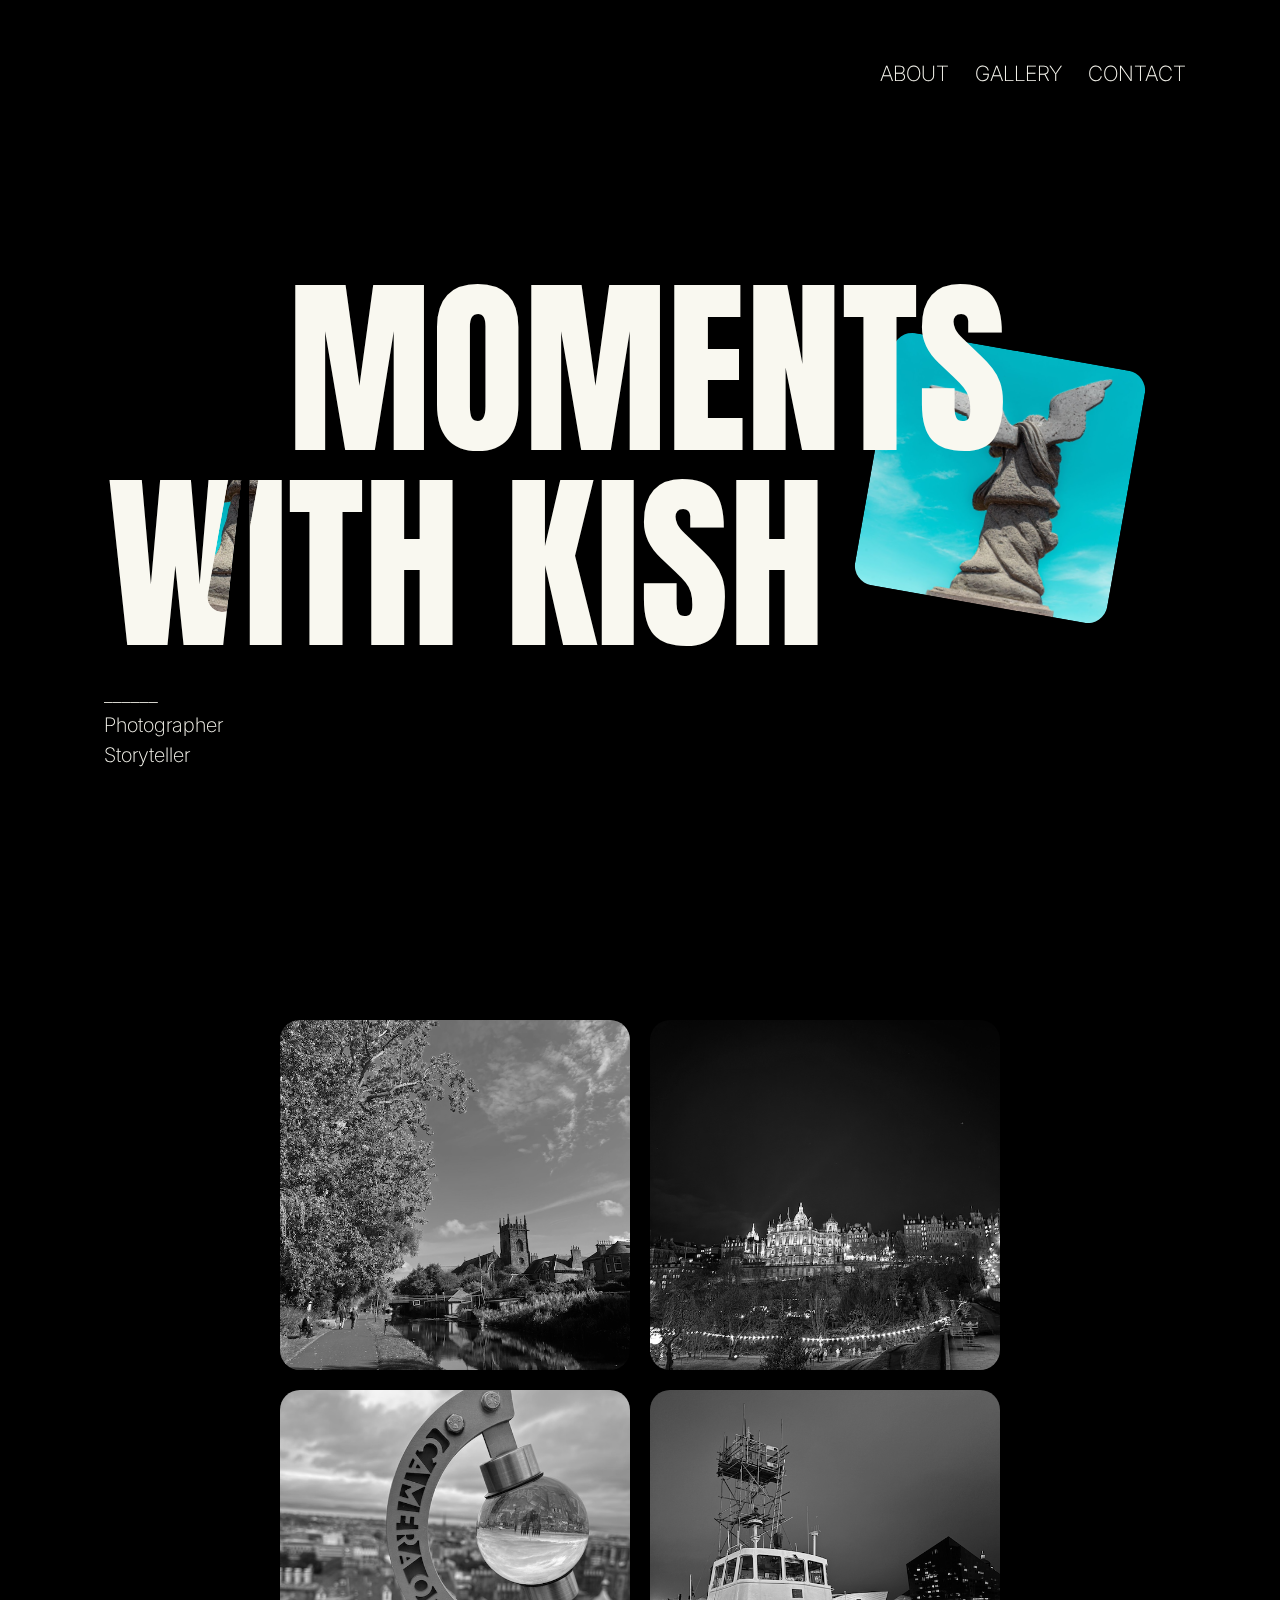
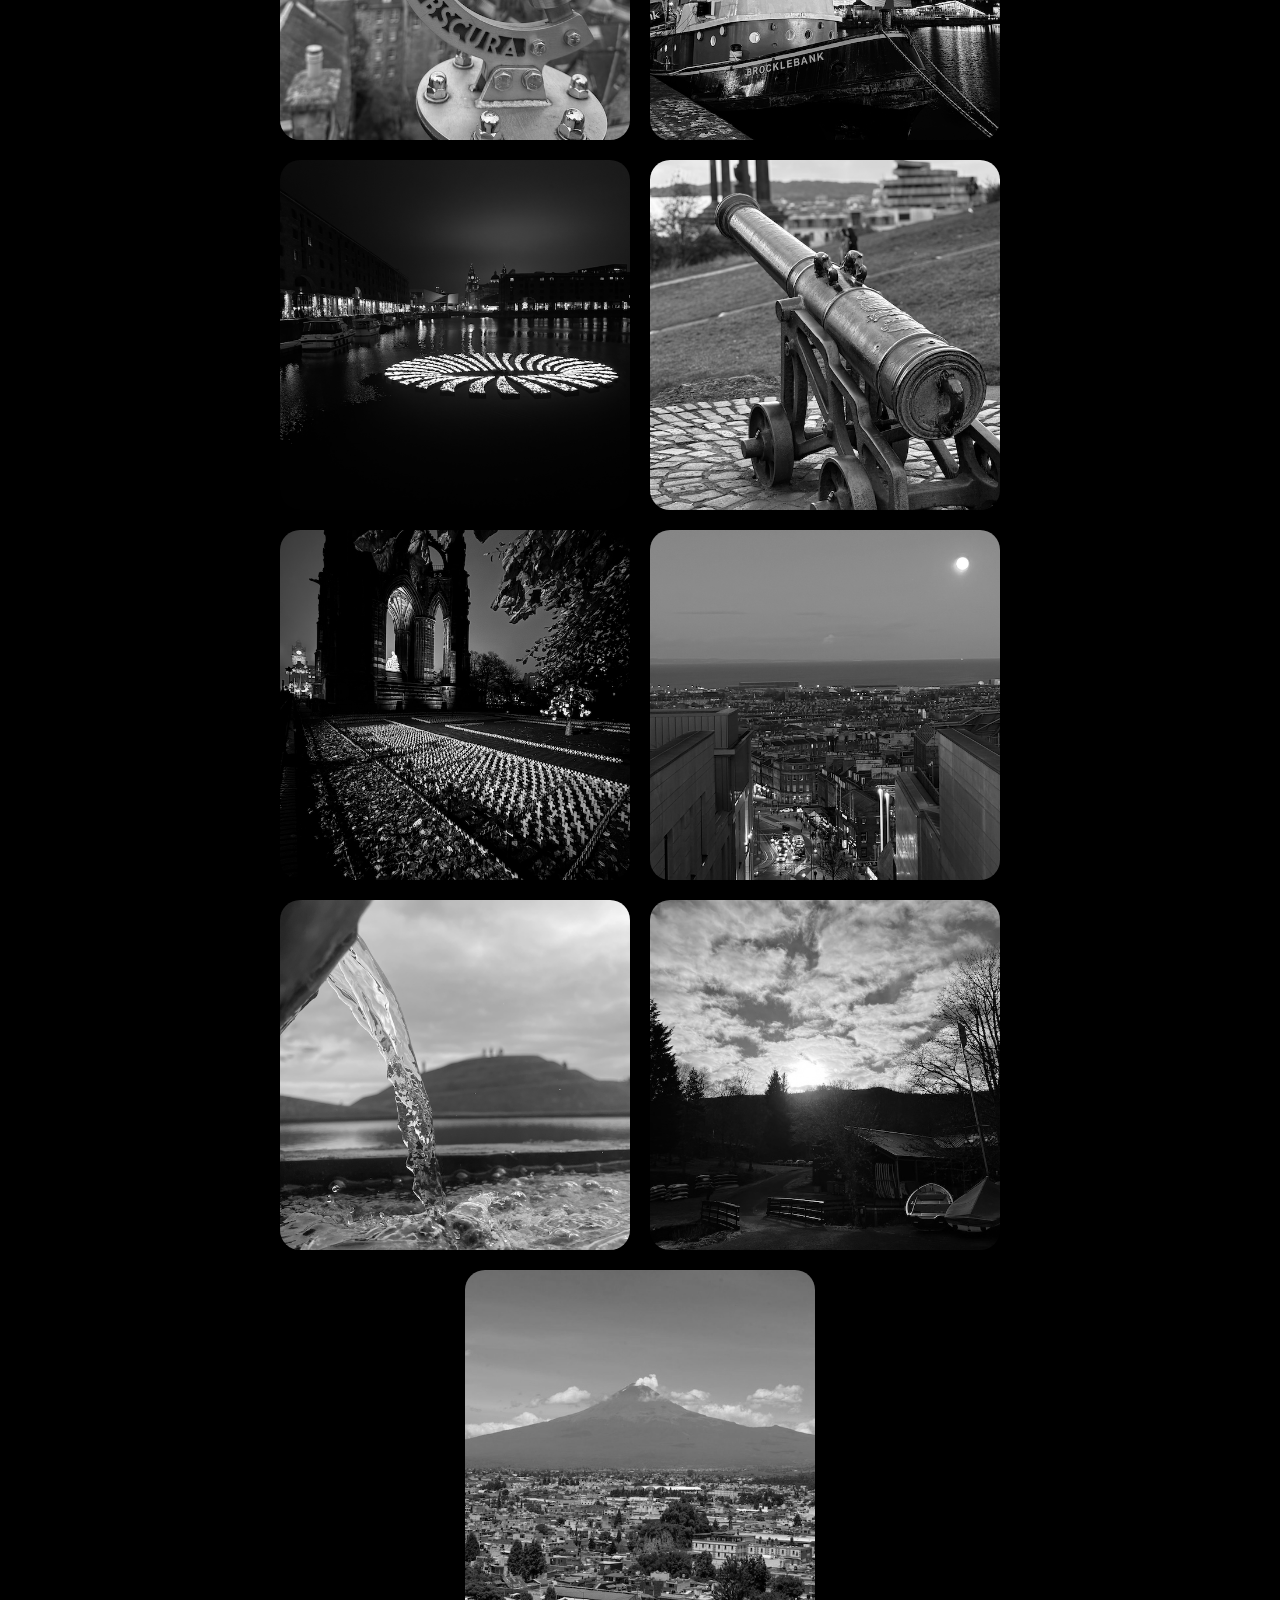
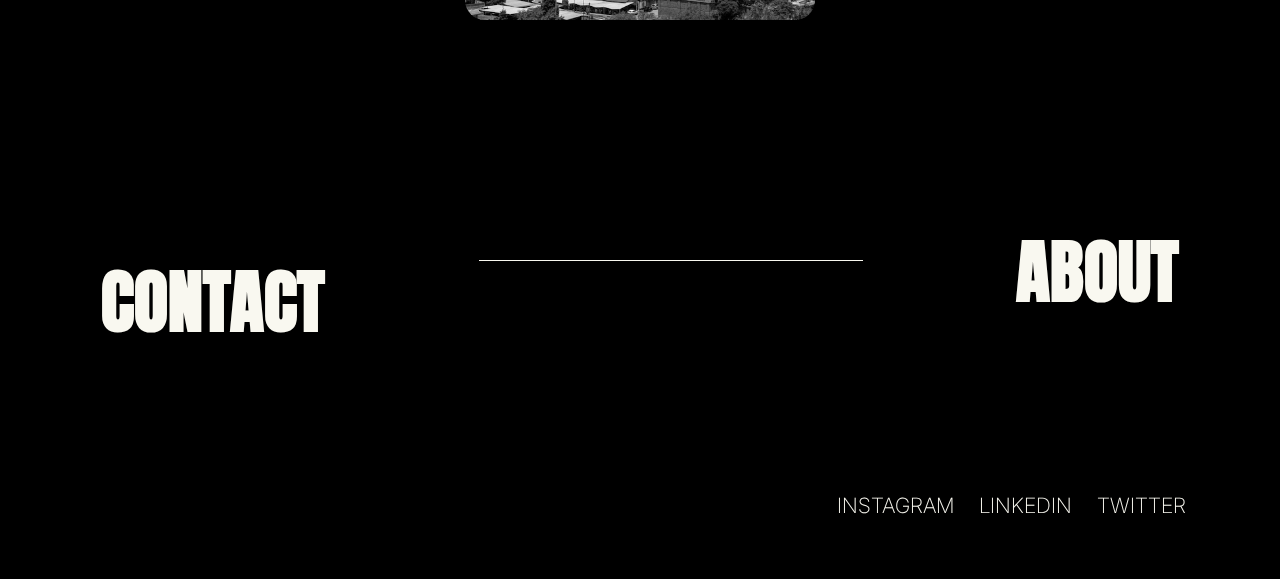
==== commit f52b6cf9: "sight" ====
--- a/index.html
+++ b/index.html
@@ -41,8 +41,19 @@
 
     <section class="hero">
 
+        <div class="hero-img">
+            <a>
+                <img loading="lazy" src="Kish images/5b8007a4-5a6c-479f-b064-75aede1794b1.JPG" alt="Header image">
+            </a>
+        </div>
+
+        <div class="hero-img2">
+            <a>
+                <img loading="lazy" src="Kish images/5b8007a4-5a6c-479f-b064-75aede1794b1.JPG" alt="Header image">
+            </a>
+        </div>
+
         <div class="hero-wrapper">
-
             <div class="hero-text">
                 <h1 class="moments"> MOMENTS </h1>
                 <h1 class="withKish"> WITH KISH </h1>
@@ -54,17 +65,7 @@
                     Storyteller</p>
             </div>
 
-            <div class="hero-img">
-                <a>
-                    <img loading="lazy" src="Kish images/5b8007a4-5a6c-479f-b064-75aede1794b1.JPG" alt="Header image">
-                </a>
-            </div>
-
-            <div class="hero-img2">
-                <a>
-                    <img loading="lazy" src="Kish images/5b8007a4-5a6c-479f-b064-75aede1794b1.JPG" alt="Header image">
-                </a>
-            </div>
+         
 
         </div>
 
--- a/style.css
+++ b/style.css
@@ -95,7 +95,6 @@
 .hero-wrapper {
     margin: 20px;
     width: 100%;
-    position: relative;
 }
 
 .hero-text {
@@ -150,7 +149,7 @@
 .hero-img2 {
     position: absolute;
     top: 25%;
-    right: 10%;
+    left: 70%;
     width: 20vw;
     height: 20vw;
     animation: float 3s ease-in-out infinite;
@@ -397,20 +396,22 @@
         margin-bottom: 60px;
     }
 
+    
     .hero {
-        height: 85vh;
+        height: 80vh;
         align-items: flex-end;
     }
 
+.hero-img2 img {
+    transform: rotate(1deg);
+
+}
     .hero-img2 {
         position: absolute;
-        display: flex;
-        justify-content: center;
-        top: -399px;
-        right: 20%;
-        left: 20%;
-        width: auto;
-        height: 350px;
+        top: 0;
+        left: 50%;
+        width: 80vw;
+        height: 80vh;
         animation: float 3s ease-in-out infinite;
         mix-blend-mode: screen;
     }
@@ -432,6 +433,8 @@
 
     .CA {
         padding: 10px;
+        margin-top: 100px;
+        margin-bottom: 70px;
     }
 
     .CA h2 {
@@ -476,7 +479,4 @@
         font-family: anton sc;
     }
 
-    .hero-img2 {
-        top: -470px;
-    }
 }